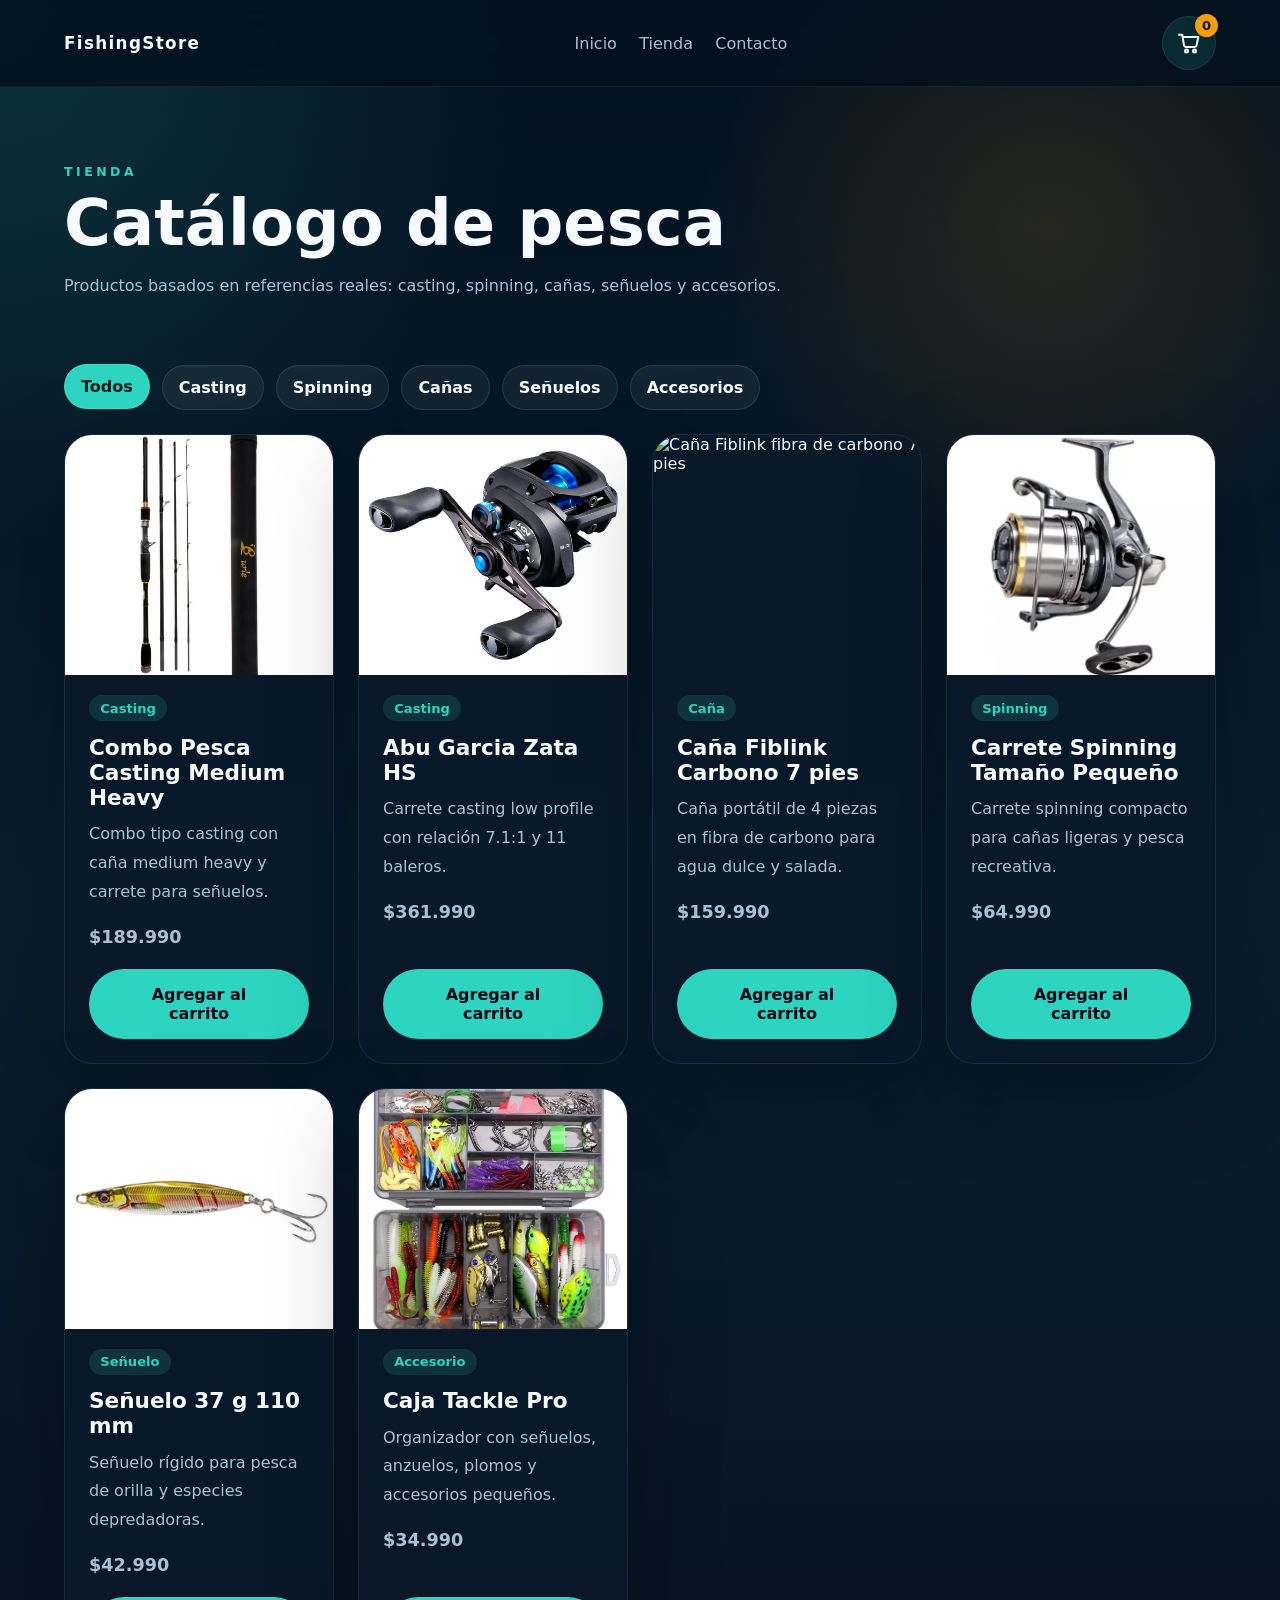
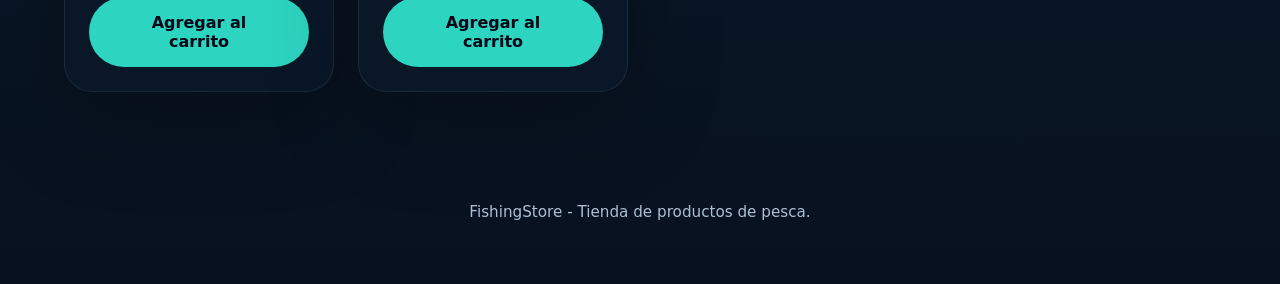
==== tienda.html @ cf3b05ed "Add files via upload" ====
<!DOCTYPE html>
<html lang="es">
<head>
  <meta charset="UTF-8" />
  <meta name="viewport" content="width=device-width, initial-scale=1.0" />
  <title>Tienda - FishingStore</title>
  <link rel="stylesheet" href="styles.css" />
</head>
<body>
  <header class="site-header">
    <div class="header-inner">
      <a href="index.html" class="brand">FishingStore</a>
      <nav class="main-nav">
        <a href="index.html">Inicio</a>
        <a href="tienda.html">Tienda</a>
        <a href="index.html#contacto">Contacto</a>
      </nav>
      <a href="carrito.html" class="cart-pill" aria-label="Ver carrito">
        <svg class="cart-icon" viewBox="0 0 24 24" aria-hidden="true">
          <path d="M6.3 6h15l-1.7 8.4a2 2 0 0 1-2 1.6H9a2 2 0 0 1-2-1.6L5.3 3.8H2" />
          <circle cx="9.5" cy="20" r="1.5" />
          <circle cx="17.5" cy="20" r="1.5" />
        </svg>
        <span id="cart-count">0</span>
      </a>
    </div>
  </header>

  <main class="shop-page">
    <section class="shop-hero">
      <p class="section-label">Tienda</p>
      <h1>Catálogo de pesca</h1>
      <p>Productos basados en referencias reales: casting, spinning, cañas, señuelos y accesorios.</p>
    </section>

    <section class="store" id="tienda">
      <div class="filter-bar" aria-label="Filtros de productos">
        <button class="filter-button active" type="button" data-filter="todos">Todos</button>
        <button class="filter-button" type="button" data-filter="casting">Casting</button>
        <button class="filter-button" type="button" data-filter="spinning">Spinning</button>
        <button class="filter-button" type="button" data-filter="caña">Cañas</button>
        <button class="filter-button" type="button" data-filter="señuelo">Señuelos</button>
        <button class="filter-button" type="button" data-filter="accesorio">Accesorios</button>
      </div>

      <div class="product-grid shop-grid">
        <article class="product-card" data-category="casting">
          <img src="caña.webp" alt="Combo pesca casting con caña y carrete" />
          <span class="tag">Casting</span>
          <h3>Combo Pesca Casting Medium Heavy</h3>
          <p>Combo tipo casting con caña medium heavy y carrete para señuelos.</p>
          <p class="price">$189.990</p>
          <button class="cta-button add-to-cart" type="button" data-name="Combo Pesca Casting Medium Heavy" data-price="189990">Agregar al carrito</button>
        </article>

        <article class="product-card" data-category="casting">
          <img src="casting.webp" alt="Abu Garcia Carrete Casting Zata HS" />
          <span class="tag">Casting</span>
          <h3>Abu Garcia Zata HS</h3>
          <p>Carrete casting low profile con relación 7.1:1 y 11 baleros.</p>
          <p class="price">$361.990</p>
          <button class="cta-button add-to-cart" type="button" data-name="Abu Garcia Zata HS" data-price="361990">Agregar al carrito</button>
        </article>

        <article class="product-card" data-category="caña">
          <img src="https://www.fiblink.com/cdn/shop/products/1_54df82bc-3942-47cd-ad79-967d0c8b8bb9_530x%402x.jpg?v=1478055130" alt="Caña Fiblink fibra de carbono 7 pies" />
          <span class="tag">Caña</span>
          <h3>Caña Fiblink Carbono 7 pies</h3>
          <p>Caña portátil de 4 piezas en fibra de carbono para agua dulce y salada.</p>
          <p class="price">$159.990</p>
          <button class="cta-button add-to-cart" type="button" data-name="Caña Fiblink Carbono 7 pies" data-price="159990">Agregar al carrito</button>
        </article>

        <article class="product-card" data-category="spinning">
          <img src="carrete.webp" alt="Carrete spinning tamaño pequeño" />
          <span class="tag">Spinning</span>
          <h3>Carrete Spinning Tamaño Pequeño</h3>
          <p>Carrete spinning compacto para cañas ligeras y pesca recreativa.</p>
          <p class="price">$64.990</p>
          <button class="cta-button add-to-cart" type="button" data-name="Carrete Spinning Tamaño Pequeño" data-price="64990">Agregar al carrito</button>
        </article>

        <article class="product-card" data-category="señuelo">
          <img src="señuelo.webp" alt="Señuelo 37 gramos 110 milímetros" />
          <span class="tag">Señuelo</span>
          <h3>Señuelo 37 g 110 mm</h3>
          <p>Señuelo rígido para pesca de orilla y especies depredadoras.</p>
          <p class="price">$42.990</p>
          <button class="cta-button add-to-cart" type="button" data-name="Señuelo 37 g 110 mm" data-price="42990">Agregar al carrito</button>
        </article>

        <article class="product-card" data-category="accesorio">
          <img src="caja.jpg" alt="Caja organizadora de pesca" />
          <span class="tag">Accesorio</span>
          <h3>Caja Tackle Pro</h3>
          <p>Organizador con señuelos, anzuelos, plomos y accesorios pequeños.</p>
          <p class="price">$34.990</p>
          <button class="cta-button add-to-cart" type="button" data-name="Caja Tackle Pro" data-price="34990">Agregar al carrito</button>
        </article>

      </div>
    </section>
  </main>

  <footer>
    <p>FishingStore - Tienda de productos de pesca.</p>
  </footer>

  <script>
    const filterButtons = document.querySelectorAll(".filter-button");
    const productCards = document.querySelectorAll(".product-card");
    const cart = JSON.parse(localStorage.getItem("fishingstore-cart") || "[]");
    const cartCount = document.getElementById("cart-count");

    function renderCart() {
      cartCount.textContent = cart.length;
      localStorage.setItem("fishingstore-cart", JSON.stringify(cart));
    }

    filterButtons.forEach((button) => {
      button.addEventListener("click", () => {
        const filter = button.dataset.filter;

        filterButtons.forEach((item) => item.classList.remove("active"));
        button.classList.add("active");

        productCards.forEach((card) => {
          card.hidden = filter !== "todos" && card.dataset.category !== filter;
        });
      });
    });

    document.querySelectorAll(".add-to-cart").forEach((button) => {
      button.addEventListener("click", () => {
        cart.push({
          name: button.dataset.name,
          price: Number(button.dataset.price)
        });
        renderCart();
      });
    });

    renderCart();
  </script>
</body>
</html>
---- styles.css ----
:root {
  color-scheme: dark;
  --bg: #07111f;
  --surface: rgba(10, 25, 41, 0.92);
  --text: #f7fbff;
  --muted: #abc0d3;
  --accent: #2dd4bf;
  --accent-blue: #60a5fa;
  --accent-warm: #f59e0b;
  --border: rgba(190, 221, 242, 0.18);
  --shadow: 0 28px 90px rgba(0, 0, 0, 0.28);
}

* {
  box-sizing: border-box;
}

html {
  scroll-behavior: smooth;
}

body {
  margin: 0;
  font-family: Inter, ui-sans-serif, system-ui, sans-serif;
  background:
    radial-gradient(circle at top left, rgba(45, 212, 191, 0.18), transparent 24%),
    radial-gradient(circle at 82% 12%, rgba(245, 158, 11, 0.14), transparent 18%),
    linear-gradient(180deg, #03111f 0%, #0a1d2f 48%, #08111f 100%);
  color: var(--text);
}

a {
  color: inherit;
  text-decoration: none;
}

button,
input,
textarea,
select {
  font: inherit;
}

button {
  cursor: pointer;
}

.site-header {
  position: sticky;
  top: 0;
  z-index: 20;
  backdrop-filter: blur(18px);
  background: rgba(4, 18, 31, 0.86);
  border-bottom: 1px solid rgba(255, 255, 255, 0.06);
}

.header-inner {
  max-width: 1200px;
  margin: 0 auto;
  padding: 1rem 1.5rem;
  display: flex;
  align-items: center;
  justify-content: space-between;
  gap: 1rem;
}

.brand {
  display: inline-flex;
  align-items: center;
  gap: 0.85rem;
  font-weight: 800;
  letter-spacing: 0.08em;
  font-size: 1.05rem;
}

.brand-logo {
  width: 2.6rem;
  height: 2.6rem;
  display: inline-flex;
  align-items: center;
  justify-content: center;
  border-radius: 0.85rem;
  background: var(--accent);
  box-shadow: 0 12px 30px rgba(45, 212, 191, 0.28);
  object-fit: contain;
}

.brand-logo:not([src]) {
  color: #020617;
  font-weight: 900;
  font-size: 0.9rem;
}

.main-nav {
  display: flex;
  gap: 1.4rem;
}

.main-nav a {
  color: var(--muted);
  transition: color 0.2s ease;
}

.main-nav a:hover {
  color: var(--text);
}

.cart-pill {
  display: inline-flex;
  align-items: center;
  justify-content: center;
  position: relative;
  width: 3.4rem;
  height: 3.4rem;
  border-radius: 999px;
  background: rgba(45, 212, 191, 0.12);
  color: var(--text);
  font-weight: 700;
  border: 1px solid rgba(255, 255, 255, 0.08);
  transition: transform 0.2s ease, opacity 0.2s ease;
}

.cart-icon {
  width: 1.5rem;
  height: 1.5rem;
  fill: none;
  stroke: currentColor;
  stroke-width: 2;
  stroke-linecap: round;
  stroke-linejoin: round;
}

.cart-pill span {
  display: inline-grid;
  position: absolute;
  right: -0.2rem;
  top: -0.2rem;
  min-width: 1.45rem;
  height: 1.45rem;
  place-items: center;
  border-radius: 999px;
  background: var(--accent-warm);
  color: #111827;
  font-size: 0.82rem;
}

.cart-pill:hover {
  transform: translateY(-2px);
  opacity: 0.95;
}

.hero {
  position: relative;
  padding: 5rem 1.5rem 4rem;
}

.hero-overlay {
  position: absolute;
  inset: 0;
  background:
    radial-gradient(circle at 72% 48%, rgba(45, 212, 191, 0.18), transparent 24%),
    radial-gradient(circle at 12% 22%, rgba(245, 158, 11, 0.12), transparent 20%),
    linear-gradient(135deg, rgba(2, 12, 24, 0.9), rgba(10, 29, 47, 0.92));
  z-index: 0;
}

.hero-grid {
  position: relative;
  z-index: 1;
  max-width: 1180px;
  margin: 0 auto;
  display: grid;
  align-items: center;
  gap: 2rem;
  grid-template-columns: minmax(0, 0.95fr) minmax(320px, 1.05fr);
}

.hero-copy {
  max-width: 620px;
}

.eyebrow,
.section-label {
  color: var(--accent);
  text-transform: uppercase;
  letter-spacing: 0.28em;
  font-size: 0.78rem;
  font-weight: 800;
}

.hero-copy .eyebrow {
  display: inline-flex;
  margin-bottom: 1rem;
  letter-spacing: 0.35em;
}

.hero-copy h1 {
  margin: 0;
  font-size: clamp(2.8rem, 5vw, 4.4rem);
  line-height: 1.02;
}

.hero-subtitle {
  margin: 1.5rem 0 2rem;
  max-width: 620px;
  color: var(--muted);
  font-size: 1.05rem;
  line-height: 1.8;
}

.hero-actions {
  display: flex;
  flex-wrap: wrap;
  gap: 1rem;
  margin-bottom: 1.5rem;
}

.hero-button,
.cta-button {
  display: inline-flex;
  align-items: center;
  justify-content: center;
  background: var(--accent);
  color: #020617;
  padding: 1rem 1.9rem;
  border-radius: 999px;
  font-weight: 700;
  border: none;
  transition: transform 0.2s ease, box-shadow 0.2s ease;
}

.hero-button.ghost,
button[type="submit"] {
  background: rgba(255, 255, 255, 0.08);
  color: var(--text);
  border: 1px solid rgba(255, 255, 255, 0.08);
}

.hero-button:hover,
.cta-button:hover,
button[type="submit"]:hover {
  transform: translateY(-2px);
  box-shadow: 0 20px 40px rgba(34, 197, 94, 0.16);
}

.group-info {
  font-size: 0.98rem;
  color: var(--muted);
  line-height: 1.8;
}

.hero-carousel {
  position: relative;
  overflow: hidden;
  width: 100%;
  min-height: 470px;
  border-radius: 26px;
  background:
    linear-gradient(135deg, rgba(45, 212, 191, 0.24), rgba(96, 165, 250, 0.1)),
    #03111f;
  box-shadow: var(--shadow);
  border: 1px solid rgba(255, 255, 255, 0.14);
}

.hero-carousel::before {
  content: "";
  position: absolute;
  inset: 1rem;
  z-index: 1;
  pointer-events: none;
  border: 1px solid rgba(255, 255, 255, 0.15);
  border-radius: 20px;
}

.hero-carousel::after {
  content: "";
  position: absolute;
  inset: 0;
  z-index: 1;
  pointer-events: none;
  background:
    linear-gradient(90deg, rgba(3, 17, 31, 0.4), transparent 28%, transparent 72%, rgba(3, 17, 31, 0.4)),
    linear-gradient(180deg, transparent 64%, rgba(3, 17, 31, 0.55));
}

.hero-carousel input {
  display: none;
}

.slides {
  display: flex;
  height: 470px;
  transition: transform 0.6s ease;
}

.slide {
  flex: 0 0 100%;
  height: 100%;
  position: relative;
  margin: 0;
}

.slide img {
  width: 100%;
  height: 100%;
  object-fit: cover;
  display: block;
  transform: scale(1.02);
}

#slide1:checked ~ .slides {
  transform: translateX(0%);
}

#slide2:checked ~ .slides {
  transform: translateX(-100%);
}

#slide3:checked ~ .slides {
  transform: translateX(-200%);
}

.carousel-dots {
  position: absolute;
  left: 50%;
  bottom: 1.35rem;
  transform: translateX(-50%);
  display: flex;
  gap: 0.8rem;
  z-index: 1;
}

.carousel-dots label {
  width: 13px;
  height: 13px;
  border-radius: 50%;
  background: rgba(255, 255, 255, 0.42);
  cursor: pointer;
  transition: background 0.2s ease, transform 0.2s ease;
  box-shadow: 0 0 0 5px rgba(3, 17, 31, 0.4);
}

.carousel-dots label:hover {
  transform: scale(1.1);
}

#slide1:checked ~ .carousel-dots label[for="slide1"],
#slide2:checked ~ .carousel-dots label[for="slide2"],
#slide3:checked ~ .carousel-dots label[for="slide3"] {
  background: var(--accent);
}

main {
  max-width: 1200px;
  margin: 0 auto;
  padding: 0 1.5rem 4rem;
}

.section-header {
  max-width: 700px;
  margin-bottom: 2rem;
}

.section-label {
  margin-bottom: 0.75rem;
}

.section-intro {
  color: var(--muted);
  margin-top: 1rem;
  max-width: 760px;
  line-height: 1.8;
}

h2 {
  margin: 0;
  font-size: clamp(2rem, 2.4vw, 3rem);
  line-height: 1.05;
}

.about,
.store,
.promo-band,
.testimonials,
.contact,
.dofa {
  margin-top: 4rem;
}

.about-grid,
.contact-grid {
  display: grid;
  gap: 1.75rem;
  grid-template-columns: 1.2fr 0.8fr;
  align-items: start;
}

.about-text p {
  color: var(--muted);
  line-height: 1.9;
  margin-bottom: 1rem;
}

.feature-list {
  display: grid;
  gap: 1rem;
}

.feature-list article,
.testimonial-grid article,
.contact-details,
.contact-form,
.cart-box,
.dofa-card {
  background: rgba(15, 23, 42, 0.88);
  border: 1px solid rgba(255, 255, 255, 0.08);
  box-shadow: var(--shadow);
}

.feature-list article {
  padding: 1.25rem;
  border-radius: 18px;
}

.feature-list span {
  color: var(--accent);
  font-size: 0.82rem;
  font-weight: 800;
}

.feature-list h3 {
  margin: 0.45rem 0;
}

.feature-list p {
  color: var(--muted);
  line-height: 1.7;
  margin: 0;
}

.filter-bar {
  display: flex;
  flex-wrap: wrap;
  gap: 0.75rem;
  margin-bottom: 1.5rem;
}

.filter-button {
  border: 1px solid rgba(255, 255, 255, 0.1);
  background: rgba(255, 255, 255, 0.06);
  color: var(--text);
  border-radius: 999px;
  padding: 0.75rem 1rem;
  font-weight: 700;
  transition: background 0.2s ease, color 0.2s ease, transform 0.2s ease;
}

.filter-button:hover,
.filter-button.active {
  background: var(--accent);
  color: #03201c;
  transform: translateY(-1px);
}

.product-grid {
  display: grid;
  gap: 1.5rem;
  grid-template-columns: repeat(auto-fit, minmax(260px, 1fr));
}

.product-card {
  background: rgba(10, 25, 41, 0.86);
  border: 1px solid rgba(255, 255, 255, 0.08);
  border-radius: 28px;
  overflow: hidden;
  box-shadow: var(--shadow);
  display: flex;
  flex-direction: column;
}

.product-card[hidden] {
  display: none;
}

.product-card img {
  width: 100%;
  height: 240px;
  object-fit: cover;
}

.product-card .tag {
  display: inline-flex;
  align-self: flex-start;
  margin: 1.25rem 1.5rem 0;
  padding: 0.35rem 0.7rem;
  border-radius: 999px;
  background: rgba(45, 212, 191, 0.14);
  color: var(--accent);
  font-size: 0.82rem;
  font-weight: 800;
}

.product-card h3 {
  margin: 0.85rem 1.5rem 0.65rem;
  font-size: 1.35rem;
}

.product-card p {
  margin: 0 1.5rem 0.95rem;
  color: var(--muted);
  line-height: 1.8;
}

.price {
  margin: 0 1.5rem 1.25rem;
  color: var(--text);
  font-size: 1.1rem;
  font-weight: 800;
}

.cta-button {
  margin: auto 1.5rem 1.5rem;
}

.promo-band {
  display: flex;
  align-items: center;
  justify-content: space-between;
  gap: 1.5rem;
  padding: 2rem;
  border-radius: 28px;
  background:
    linear-gradient(135deg, rgba(45, 212, 191, 0.2), rgba(245, 158, 11, 0.14)),
    rgba(10, 25, 41, 0.86);
  border: 1px solid rgba(255, 255, 255, 0.08);
  box-shadow: var(--shadow);
}

.promo-band p:not(.section-label) {
  margin: 1rem 0 0;
  color: var(--muted);
  line-height: 1.8;
  max-width: 680px;
}

.cart-box {
  max-width: 720px;
  padding: 1.5rem;
  border-radius: 24px;
}

.cart-page {
  padding-top: 4rem;
}

.shop-page {
  padding-top: 4rem;
}

.shop-hero {
  max-width: 820px;
  margin-bottom: 2rem;
}

.shop-hero h1 {
  margin: 0;
  font-size: clamp(2.5rem, 5vw, 4.4rem);
  line-height: 1.02;
}

.shop-hero p:not(.section-label) {
  color: var(--muted);
  line-height: 1.8;
  margin-top: 1rem;
}

.shop-grid {
  grid-template-columns: repeat(auto-fit, minmax(240px, 1fr));
}

.cart-hero {
  max-width: 760px;
  margin-bottom: 2rem;
}

.cart-hero h1 {
  margin: 0;
  font-size: clamp(2.4rem, 4vw, 4rem);
  line-height: 1.02;
}

.cart-hero p:not(.section-label) {
  color: var(--muted);
  line-height: 1.8;
  margin-top: 1rem;
}

.cart-layout {
  display: grid;
  grid-template-columns: minmax(0, 1fr) 340px;
  gap: 1.5rem;
  align-items: start;
}

.cart-box-large {
  max-width: none;
}

.cart-box ul {
  margin: 0;
  padding: 0;
  list-style: none;
}

.cart-box li {
  display: flex;
  align-items: center;
  justify-content: space-between;
  gap: 1rem;
  padding: 0.9rem 0;
  color: var(--muted);
  border-bottom: 1px solid rgba(255, 255, 255, 0.07);
}

.cart-box li strong {
  color: var(--text);
}

.remove-item {
  border: 1px solid rgba(255, 255, 255, 0.1);
  background: rgba(255, 255, 255, 0.06);
  color: var(--text);
  border-radius: 999px;
  padding: 0.55rem 0.85rem;
  font-size: 0.9rem;
  font-weight: 700;
}

.empty-cart {
  justify-content: flex-start;
}

.cart-total {
  display: flex;
  align-items: center;
  justify-content: space-between;
  padding: 1.25rem 0;
  font-size: 1.2rem;
}

.cart-total strong {
  color: var(--accent);
}

#clear-cart {
  border: 1px solid rgba(255, 255, 255, 0.1);
  background: rgba(255, 255, 255, 0.06);
  color: var(--text);
  border-radius: 999px;
  padding: 0.85rem 1.2rem;
  font-weight: 700;
}

.cart-summary {
  display: grid;
  gap: 1rem;
  padding: 1.5rem;
  border-radius: 24px;
  background: rgba(10, 25, 41, 0.9);
  border: 1px solid rgba(255, 255, 255, 0.08);
  box-shadow: var(--shadow);
}

.cart-summary h2 {
  font-size: 1.5rem;
}

.summary-line {
  display: flex;
  justify-content: space-between;
  gap: 1rem;
  color: var(--muted);
  padding-bottom: 1rem;
  border-bottom: 1px solid rgba(255, 255, 255, 0.08);
}

.summary-line strong {
  color: var(--text);
}

.testimonial-grid {
  display: grid;
  grid-template-columns: repeat(3, 1fr);
  gap: 1rem;
}

.testimonial-grid article {
  padding: 1.5rem;
  border-radius: 22px;
}

.testimonial-grid p {
  color: var(--muted);
  line-height: 1.8;
  margin-top: 0;
}

.testimonial-grid strong {
  color: var(--text);
}

.dofa-page {
  padding-top: 4rem;
}

.dofa-grid {
  display: grid;
  gap: 1.25rem;
  grid-template-columns: repeat(2, 1fr);
}

.dofa-card {
  padding: 2rem;
  border-radius: 20px;
  border-width: 2px;
}

.dofa-card.fortalezas {
  border-color: rgba(45, 212, 191, 0.44);
  background: rgba(45, 212, 191, 0.08);
}

.dofa-card.oportunidades {
  border-color: rgba(56, 189, 248, 0.4);
  background: rgba(56, 189, 248, 0.08);
}

.dofa-card.debilidades {
  border-color: rgba(251, 146, 60, 0.4);
  background: rgba(251, 146, 60, 0.08);
}

.dofa-card.amenazas {
  border-color: rgba(239, 68, 68, 0.4);
  background: rgba(239, 68, 68, 0.08);
}

.dofa-card h3 {
  margin-top: 0;
  margin-bottom: 1rem;
  font-size: 1.25rem;
}

.dofa-card ul {
  margin: 0;
  padding-left: 1.25rem;
  color: var(--muted);
  line-height: 1.8;
}

.contact-details,
.contact-form {
  padding: 2rem;
  border-radius: 28px;
}

.contact-details p,
.contact-details li {
  color: var(--muted);
  line-height: 1.9;
}

.contact-details ul {
  list-style: none;
  padding: 0;
  margin: 1.25rem 0 0;
}

.contact-details li + li {
  margin-top: 0.75rem;
}

.contact-form {
  display: grid;
  gap: 1rem;
}

.contact-form label {
  display: grid;
  gap: 0.5rem;
  font-size: 0.95rem;
  color: var(--muted);
}

.contact-form input,
.contact-form textarea,
.contact-form select {
  width: 100%;
  border: 1px solid rgba(255, 255, 255, 0.12);
  background: rgba(15, 23, 42, 0.8);
  color: var(--text);
  border-radius: 18px;
  padding: 0.95rem 1rem;
  outline: none;
}

.contact-form textarea {
  resize: vertical;
}

button[type="submit"] {
  padding: 1rem 1.6rem;
  border-radius: 999px;
  background: var(--accent);
  color: #020617;
  font-weight: 700;
}

.form-status {
  min-height: 1.5rem;
  margin: 0;
  color: var(--accent);
  font-weight: 700;
}

.center-action {
  margin-top: 2.5rem;
  text-align: center;
}

footer {
  padding: 2rem 1.5rem 3rem;
  text-align: center;
  color: var(--muted);
  font-size: 0.95rem;
}

@media (max-width: 980px) {
  .hero-grid,
  .about-grid,
  .contact-grid,
  .testimonial-grid,
  .cart-layout {
    grid-template-columns: 1fr;
  }

  .hero-copy {
    max-width: 760px;
    text-align: center;
    margin: 0 auto;
  }

  .hero-actions {
    justify-content: center;
  }

  .hero {
    padding-top: 4rem;
  }

  .promo-band {
    align-items: flex-start;
    flex-direction: column;
  }
}

@media (max-width: 660px) {
  .header-inner {
    flex-direction: column;
  }

  .main-nav {
    flex-wrap: wrap;
    justify-content: center;
    gap: 1rem;
  }

  .hero-copy h1 {
    font-size: 2.6rem;
  }

  .hero-carousel,
  .slides {
    min-height: 330px;
    height: 330px;
  }

  .product-card img {
    height: 220px;
  }

  .dofa-grid {
    grid-template-columns: 1fr;
  }
}
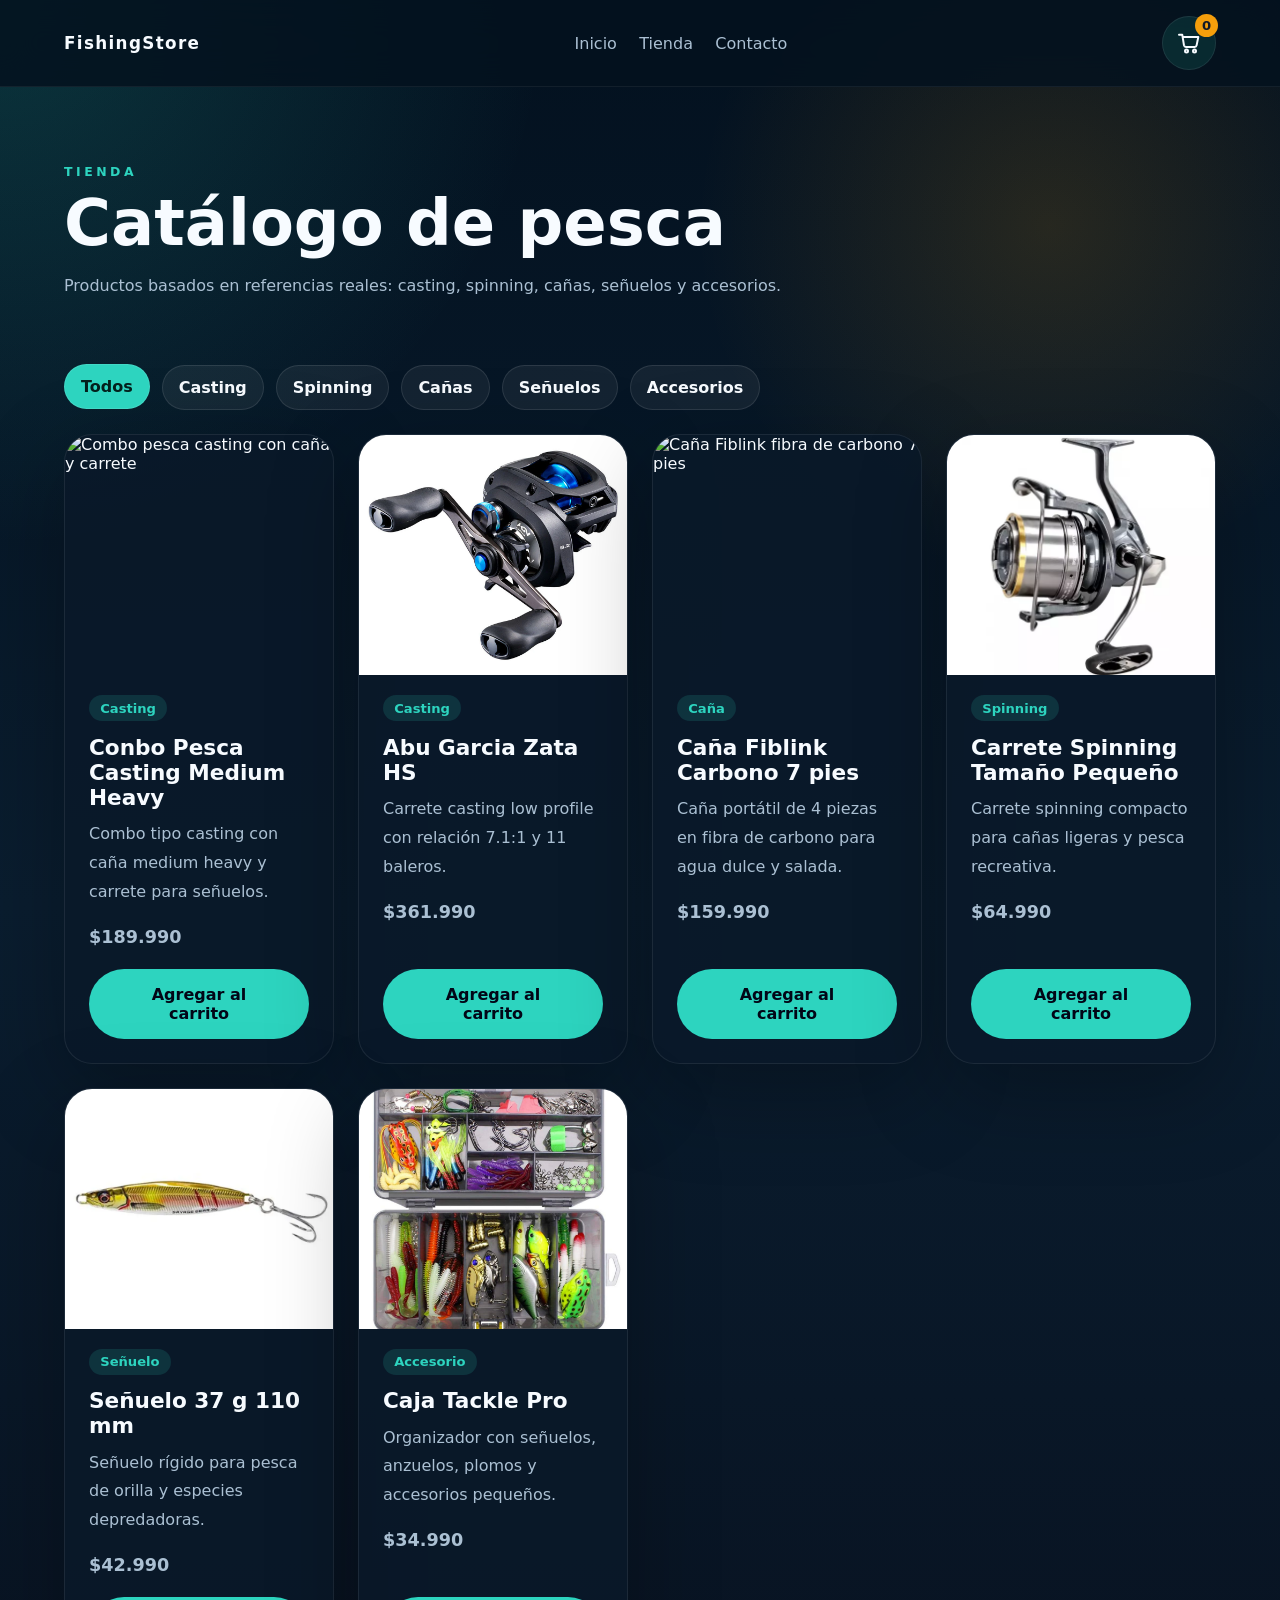
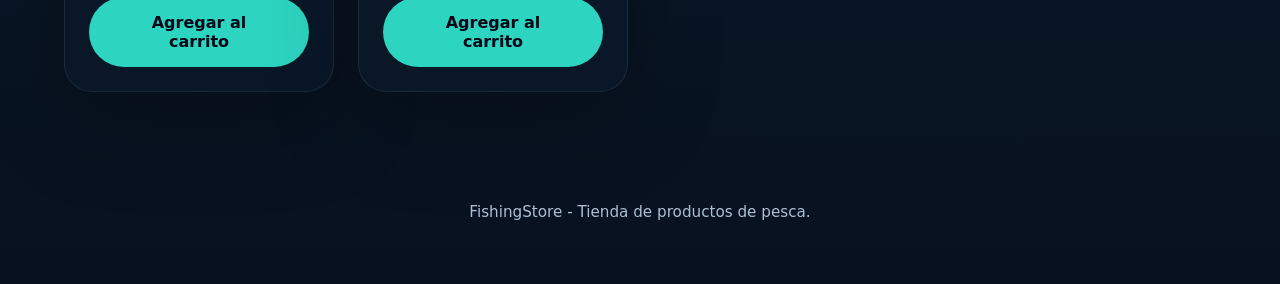
==== commit 9d88ac46: "Update tienda.html" ====
--- a/tienda.html
+++ b/tienda.html
@@ -45,9 +45,9 @@
 
       <div class="product-grid shop-grid">
         <article class="product-card" data-category="casting">
-          <img src="caña.webp" alt="Combo pesca casting con caña y carrete" />
+          <img src="combo.jpg" alt="Combo pesca casting con caña y carrete" />
           <span class="tag">Casting</span>
-          <h3>Combo Pesca Casting Medium Heavy</h3>
+          <h3>Conbo Pesca Casting Medium Heavy</h3>
           <p>Combo tipo casting con caña medium heavy y carrete para señuelos.</p>
           <p class="price">$189.990</p>
           <button class="cta-button add-to-cart" type="button" data-name="Combo Pesca Casting Medium Heavy" data-price="189990">Agregar al carrito</button>
--- a/styles.css
+++ b/styles.css
@@ -80,10 +80,18 @@
   align-items: center;
   justify-content: center;
   border-radius: 0.85rem;
-  background: var(--accent);
+  background: linear-gradient(
+    135deg,
+    var(--accent),
+    var(--accent-blue)
+  );
+  color: #020617;
+  font-weight: 900;
+  font-size: 0.95rem;
+  letter-spacing: 0.05em;
   box-shadow: 0 12px 30px rgba(45, 212, 191, 0.28);
-  object-fit: contain;
-}
+}
+
 
 .brand-logo:not([src]) {
   color: #020617;
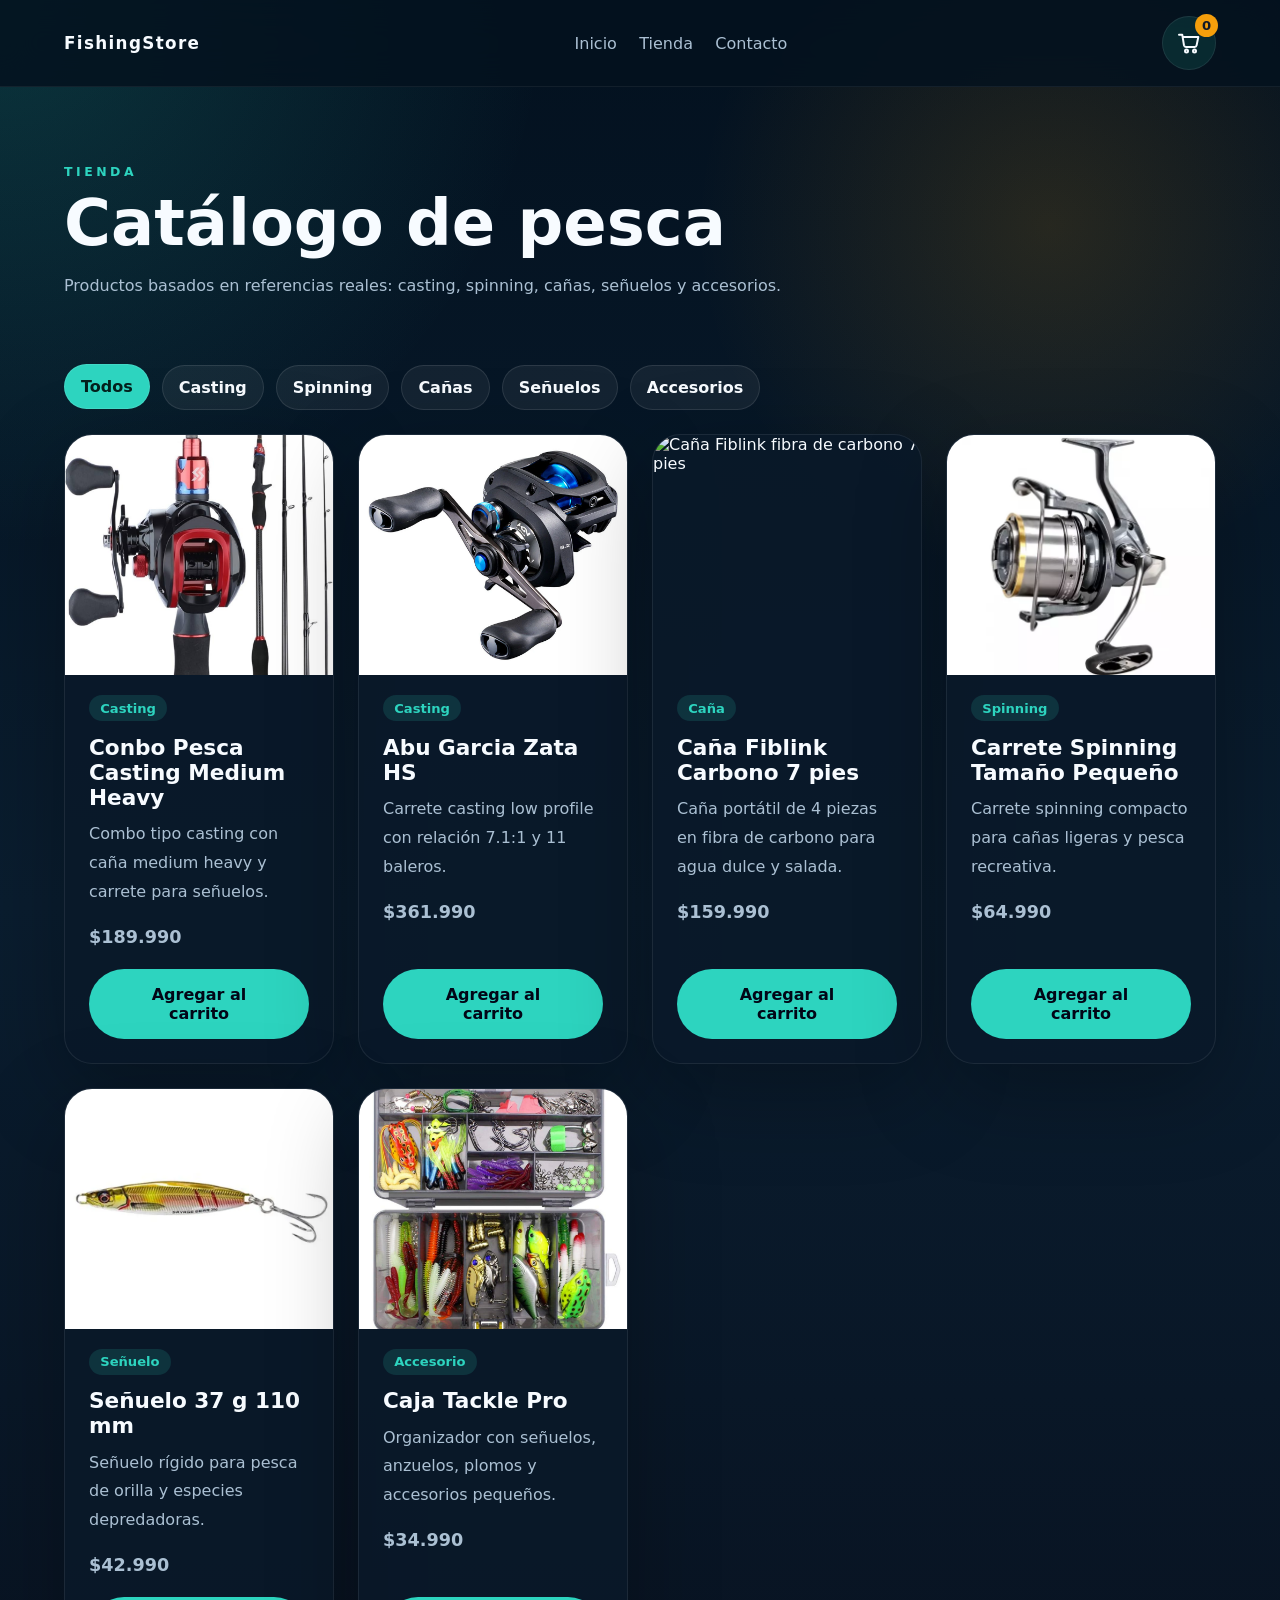
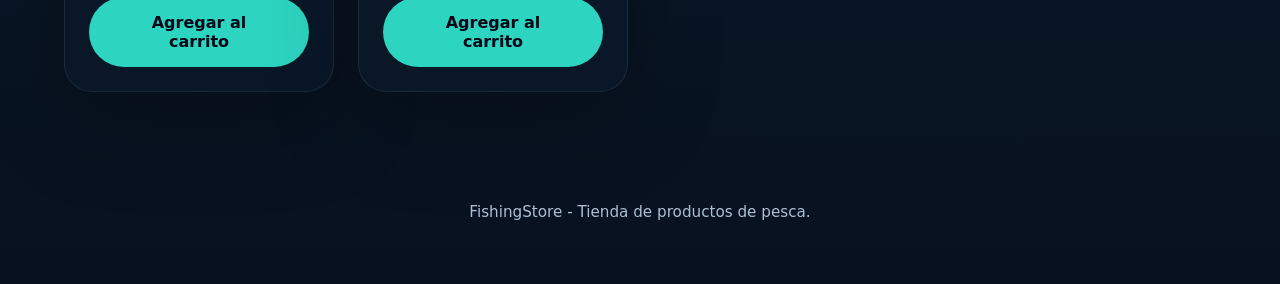
==== commit 52d658af: "Update tienda.html" ====
--- a/tienda.html
+++ b/tienda.html
@@ -45,7 +45,7 @@
 
       <div class="product-grid shop-grid">
         <article class="product-card" data-category="casting">
-          <img src="combo.jpg" alt="Combo pesca casting con caña y carrete" />
+          <img src="conbo.jpg" alt="Combo pesca casting con caña y carrete" />
           <span class="tag">Casting</span>
           <h3>Conbo Pesca Casting Medium Heavy</h3>
           <p>Combo tipo casting con caña medium heavy y carrete para señuelos.</p>
